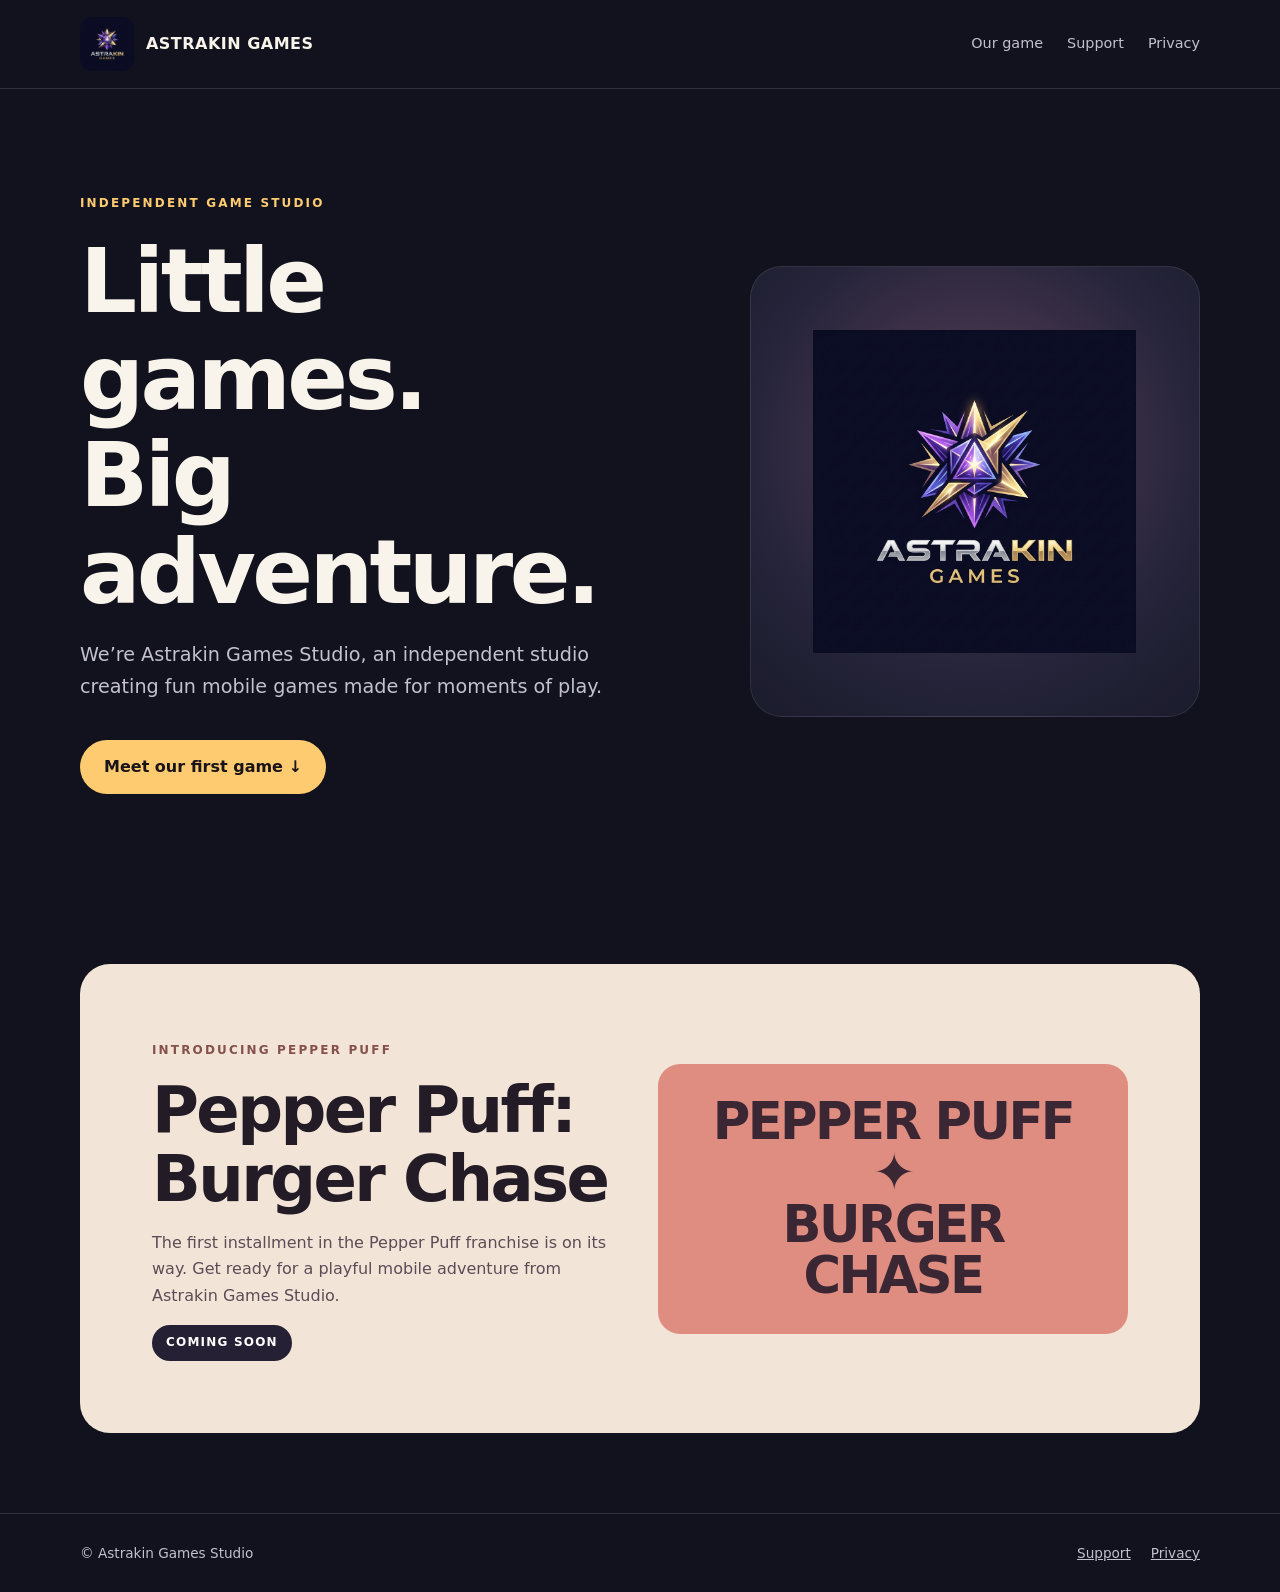
==== index.html @ be7b1b11 "Add Astrakin Games Studio website" ====
<!doctype html><html lang="en"><head><meta charset="utf-8"><meta name="viewport" content="width=device-width,initial-scale=1"><meta name="description" content="Astrakin Games Studio is an independent mobile game studio. Discover Pepper Puff: Burger Chase, coming soon."><meta name="theme-color" content="#11121d"><title>Astrakin Games Studio | Mobile games with heart</title><link rel="canonical" href="https://astrakingames.github.io/"><link rel="stylesheet" href="/style.css"></head><body><header><div class="wrap nav"><a class="brand" href="/"><img src="/assets/studio-logo.png" alt="">ASTRAKIN GAMES</a><nav aria-label="Main navigation"><a href="/#game">Our game</a><a href="/support/">Support</a><a href="/privacy/pepper-puff-burger-chase/">Privacy</a></nav></div></header><main><section class="wrap hero"><div><span class="eyebrow">Independent game studio</span><h1>Little games.<br>Big adventure.</h1><p class="lead">We’re Astrakin Games Studio, an independent studio creating fun mobile games made for moments of play.</p><a class="button" href="#game">Meet our first game &darr;</a></div><div class="art"><img src="/assets/studio-logo.png" alt="Astrakin Games Studio logo"></div></section><section class="wrap section" id="game"><div class="game"><div><span class="eyebrow" style="color:#86504c">Introducing Pepper Puff</span><h2>Pepper Puff:<br>Burger Chase</h2><p>The first installment in the Pepper Puff franchise is on its way. Get ready for a playful mobile adventure from Astrakin Games Studio.</p><span class="badge">Coming soon</span></div><div class="game-mark" aria-hidden="true">PEPPER PUFF<br>✦<br>BURGER CHASE</div></div></section></main><footer><div class="wrap foot"><span>© Astrakin Games Studio</span><div><a href="/support/">Support</a><a href="/privacy/pepper-puff-burger-chase/">Privacy</a></div></div></footer></body></html>
---- style.css ----
:root{color-scheme:dark;--bg:#11121d;--ink:#f8f4eb;--muted:#c4c0cd;--accent:#ffcb70;--pink:#ed91a4}*{box-sizing:border-box}html{scroll-behavior:smooth}body{margin:0;background:var(--bg);color:var(--ink);font:16px/1.65 system-ui,sans-serif}a{color:inherit}a:focus-visible{outline:3px solid var(--accent);outline-offset:4px}.wrap{width:min(1120px,calc(100% - 40px));margin:auto}header{border-bottom:1px solid #ffffff20}.nav{min-height:88px;display:flex;align-items:center;justify-content:space-between;gap:24px}.brand{display:flex;align-items:center;gap:12px;text-decoration:none;font-weight:800;letter-spacing:.03em}.brand img{width:54px;height:54px;object-fit:contain;border-radius:12px}nav{display:flex;gap:24px;flex-wrap:wrap}nav a{text-decoration:none;color:var(--muted);font-size:.9rem}nav a:hover{color:var(--accent)}.hero{padding:100px 0 90px;display:grid;grid-template-columns:1.15fr .85fr;gap:60px;align-items:center}.eyebrow{text-transform:uppercase;letter-spacing:.18em;color:var(--accent);font-size:.75rem;font-weight:800}h1,h2,h3{line-height:1.08;letter-spacing:-.04em}h1{font-size:clamp(3rem,7vw,6.4rem);margin:.2em 0}h2{font-size:clamp(2.3rem,5vw,4.2rem);margin:.2em 0}p{color:var(--muted)}.lead{font-size:1.2rem;max-width:580px}.button{display:inline-block;background:var(--accent);color:#19131a;border-radius:999px;padding:14px 24px;text-decoration:none;font-weight:800;margin-top:18px}.art{aspect-ratio:1;display:grid;place-items:center;border-radius:32px;background:radial-gradient(circle at 50% 40%,#5a405a,#25243a 65%,#1a1b2b);border:1px solid #ffffff17;overflow:hidden}.art img{width:72%;height:72%;object-fit:contain}.game{background:#f2e5d7;color:#231c27;border-radius:30px;padding:clamp(30px,6vw,72px);display:grid;grid-template-columns:1fr 1fr;gap:36px;align-items:center}.game p{color:#5b4c57}.badge{display:inline-block;background:#252033;color:#fff;padding:8px 14px;border-radius:99px;font-size:.75rem;font-weight:800;letter-spacing:.1em;text-transform:uppercase}.game-mark{min-height:270px;border-radius:22px;background:#df8d80;display:grid;place-items:center;text-align:center;padding:30px;color:#3b2634;font-size:clamp(2rem,4vw,3.5rem);font-weight:900;line-height:1;letter-spacing:-.05em}.section{padding:80px 0}.page{max-width:760px;padding:80px 0 100px}.page h1{font-size:clamp(2.8rem,6vw,4.6rem)}.page h2{font-size:1.55rem;margin-top:2em;letter-spacing:-.02em}.notice{padding:20px;border-left:4px solid var(--accent);background:#292333;border-radius:4px}.notice p{margin:0}.page li{color:var(--muted);margin:.5em 0}footer{border-top:1px solid #ffffff20;padding:28px 0;color:var(--muted);font-size:.85rem}.foot{display:flex;justify-content:space-between;gap:20px;flex-wrap:wrap}.foot div{display:flex;gap:20px}@media(max-width:700px){.nav{padding:16px 0;align-items:flex-start;flex-direction:column;gap:12px}.hero{grid-template-columns:1fr;padding:60px 0;gap:32px}.art{max-height:340px}.game{grid-template-columns:1fr}.section{padding:50px 0}nav{gap:18px}}
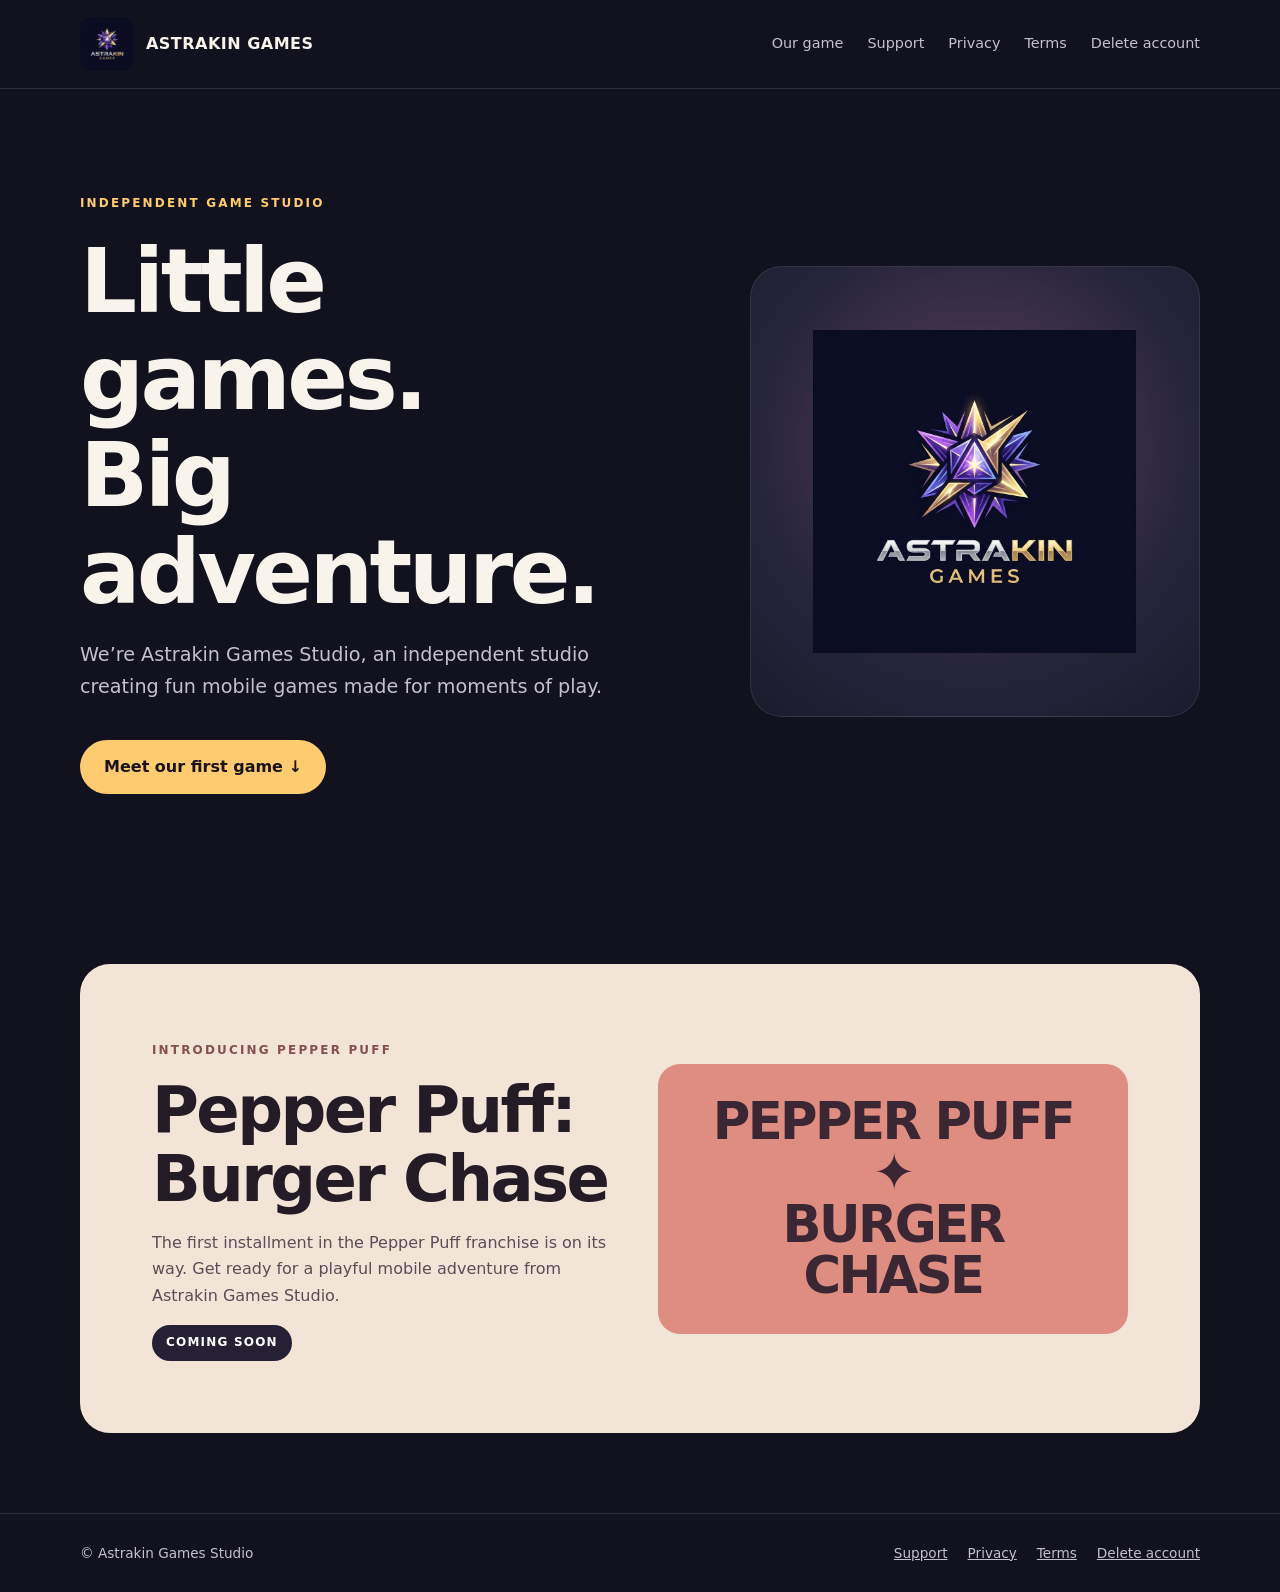
==== commit 8da10ee3: "Update studio homepage and document release review" ====
--- a/index.html
+++ b/index.html
@@ -1 +1 @@
-<!doctype html><html lang="en"><head><meta charset="utf-8"><meta name="viewport" content="width=device-width,initial-scale=1"><meta name="description" content="Astrakin Games Studio is an independent mobile game studio. Discover Pepper Puff: Burger Chase, coming soon."><meta name="theme-color" content="#11121d"><title>Astrakin Games Studio | Mobile games with heart</title><link rel="canonical" href="https://astrakingames.github.io/"><link rel="stylesheet" href="/style.css"></head><body><header><div class="wrap nav"><a class="brand" href="/"><img src="/assets/studio-logo.png" alt="">ASTRAKIN GAMES</a><nav aria-label="Main navigation"><a href="/#game">Our game</a><a href="/support/">Support</a><a href="/privacy/pepper-puff-burger-chase/">Privacy</a></nav></div></header><main><section class="wrap hero"><div><span class="eyebrow">Independent game studio</span><h1>Little games.<br>Big adventure.</h1><p class="lead">We’re Astrakin Games Studio, an independent studio creating fun mobile games made for moments of play.</p><a class="button" href="#game">Meet our first game &darr;</a></div><div class="art"><img src="/assets/studio-logo.png" alt="Astrakin Games Studio logo"></div></section><section class="wrap section" id="game"><div class="game"><div><span class="eyebrow" style="color:#86504c">Introducing Pepper Puff</span><h2>Pepper Puff:<br>Burger Chase</h2><p>The first installment in the Pepper Puff franchise is on its way. Get ready for a playful mobile adventure from Astrakin Games Studio.</p><span class="badge">Coming soon</span></div><div class="game-mark" aria-hidden="true">PEPPER PUFF<br>✦<br>BURGER CHASE</div></div></section></main><footer><div class="wrap foot"><span>© Astrakin Games Studio</span><div><a href="/support/">Support</a><a href="/privacy/pepper-puff-burger-chase/">Privacy</a></div></div></footer></body></html>
+<!doctype html><html lang="en"><head><meta charset="utf-8"><meta name="viewport" content="width=device-width,initial-scale=1"><meta name="description" content="Astrakin Games Studio is an independent mobile game studio. Discover Pepper Puff: Burger Chase, coming soon."><meta name="theme-color" content="#11121d"><title>Astrakin Games Studio | Mobile games with heart</title><link rel="canonical" href="https://astrakingames.github.io/"><link rel="stylesheet" href="/style.css"></head><body><header><div class="wrap nav"><a class="brand" href="/"><img src="/assets/studio-logo.png" alt="">ASTRAKIN GAMES</a><nav aria-label="Main navigation"><a href="/#game">Our game</a><a href="/support/">Support</a><a href="/privacy/pepper-puff-burger-chase/">Privacy</a><a href="/terms/pepper-puff-burger-chase/">Terms</a><a href="/delete-account/pepper-puff-burger-chase/">Delete account</a></nav></div></header><main><section class="wrap hero"><div><span class="eyebrow">Independent game studio</span><h1>Little games.<br>Big adventure.</h1><p class="lead">We’re Astrakin Games Studio, an independent studio creating fun mobile games made for moments of play.</p><a class="button" href="#game">Meet our first game &darr;</a></div><div class="art"><img src="/assets/studio-logo.png" alt="Astrakin Games Studio logo"></div></section><section class="wrap section" id="game"><div class="game"><div><span class="eyebrow" style="color:#86504c">Introducing Pepper Puff</span><h2>Pepper Puff:<br>Burger Chase</h2><p>The first installment in the Pepper Puff franchise is on its way. Get ready for a playful mobile adventure from Astrakin Games Studio.</p><span class="badge">Coming soon</span></div><div class="game-mark" aria-hidden="true">PEPPER PUFF<br>✦<br>BURGER CHASE</div></div></section></main><footer><div class="wrap foot"><span>© Astrakin Games Studio</span><div><a href="/support/">Support</a><a href="/privacy/pepper-puff-burger-chase/">Privacy</a><a href="/terms/pepper-puff-burger-chase/">Terms</a><a href="/delete-account/pepper-puff-burger-chase/">Delete account</a></div></div></footer></body></html>
